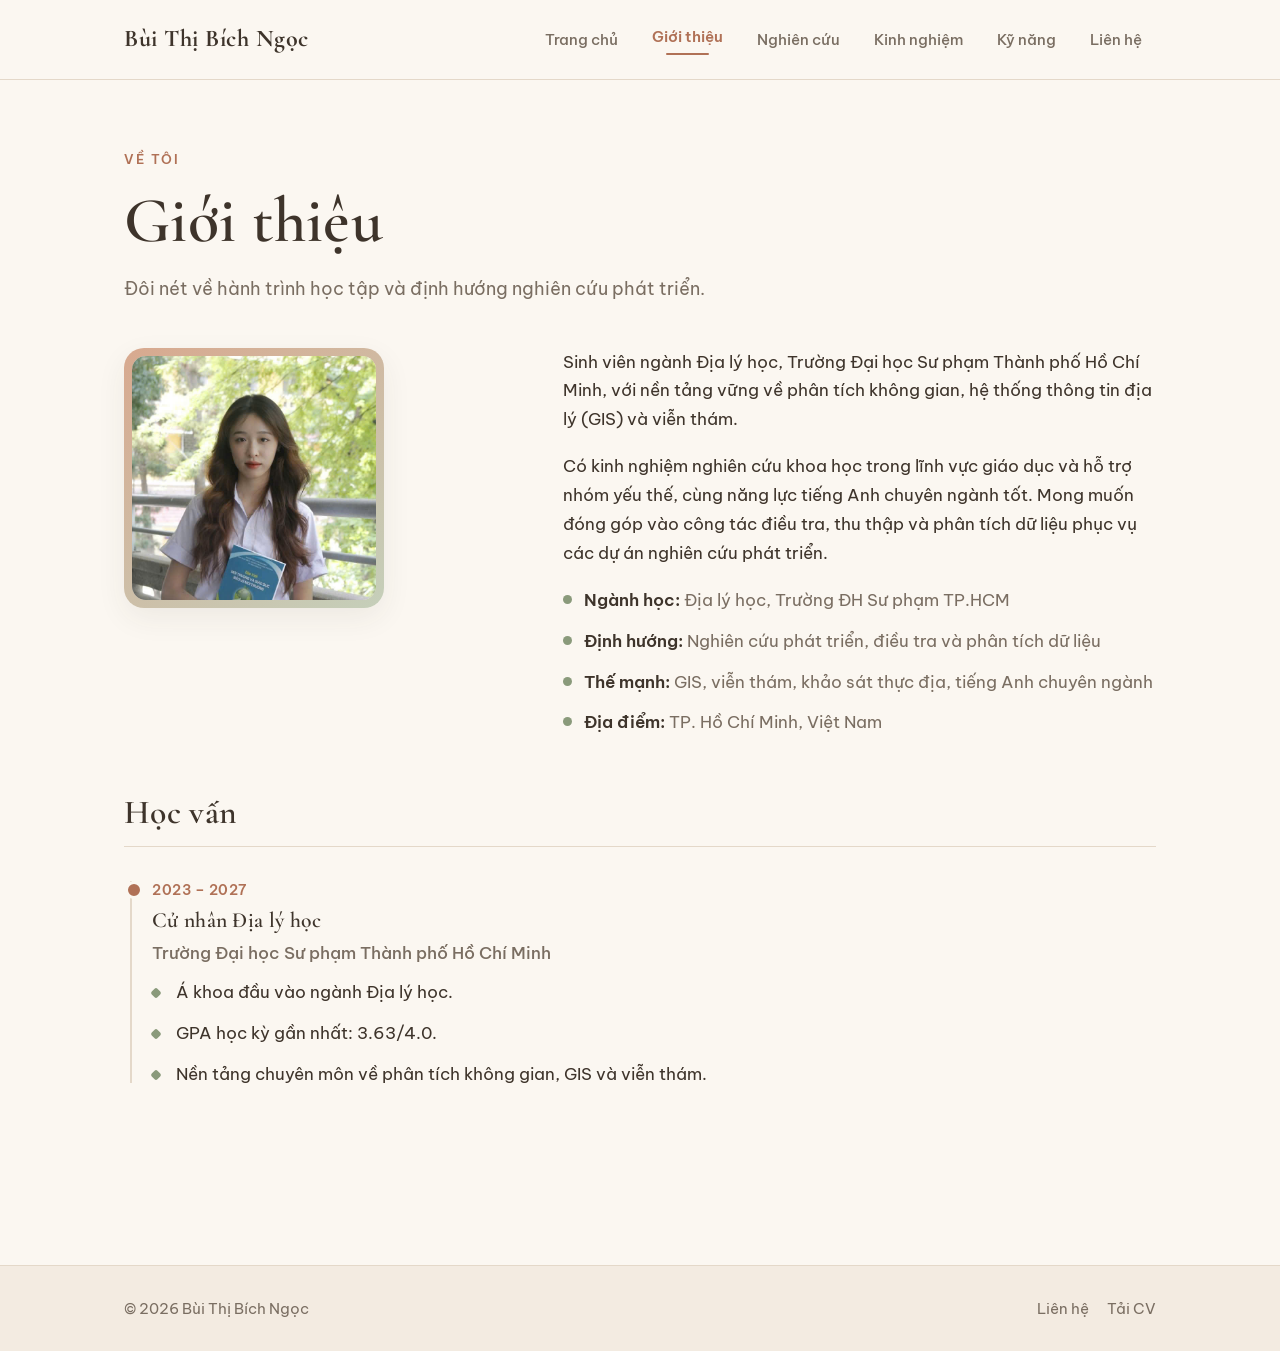
==== gioi-thieu.html @ 608b1407 "first commit" ====
<!DOCTYPE html>
<html lang="vi">
<head>
  <meta charset="UTF-8" />
  <meta name="viewport" content="width=device-width, initial-scale=1.0" />
  <title>Giới thiệu · Bùi Thị Bích Ngọc</title>
  <meta name="description" content="Giới thiệu và học vấn của Bùi Thị Bích Ngọc, sinh viên ngành Địa lý học, Trường Đại học Sư phạm TP.HCM." />
  <link rel="preconnect" href="https://fonts.googleapis.com" />
  <link rel="preconnect" href="https://fonts.gstatic.com" crossorigin />
  <link href="https://fonts.googleapis.com/css2?family=Be+Vietnam+Pro:wght@400;500;600;700&family=Cormorant+Garamond:ital,wght@0,500;0,600;0,700;1,500;1,600&display=swap&subset=vietnamese" rel="stylesheet" />
  <link rel="stylesheet" href="style.css" />
</head>
<body>

  <!-- ============ NAVBAR ============ -->
  <header class="nav">
    <div class="nav-inner">
      <a href="index.html" class="nav-brand">Bùi Thị Bích Ngọc</a>
      <button class="nav-toggle" aria-label="Mở menu" aria-expanded="false">
        <span></span><span></span><span></span>
      </button>
      <nav>
        <ul class="nav-links">
          <li><a href="index.html">Trang chủ</a></li>
          <li><a href="gioi-thieu.html" class="active">Giới thiệu</a></li>
          <li><a href="nghien-cuu.html">Nghiên cứu</a></li>
          <li><a href="kinh-nghiem.html">Kinh nghiệm</a></li>
          <li><a href="ky-nang.html">Kỹ năng</a></li>
          <li><a href="lien-he.html">Liên hệ</a></li>
        </ul>
      </nav>
    </div>
  </header>

  <main class="page">
    <div class="container">

      <div class="page-head reveal">
        <span class="eyebrow">Về tôi</span>
        <h1>Giới thiệu</h1>
        <p class="lead">Đôi nét về hành trình học tập và định hướng nghiên cứu phát triển.</p>
      </div>

      <!-- ============ ABOUT ============ -->
      <section class="section">
        <div class="about-grid">
          <div class="about-portrait reveal">
            <div class="portrait-frame">
              <img class="portrait-img" src="portrait.png" alt="Ảnh chân dung Bùi Thị Bích Ngọc" />
            </div>
          </div>
          <div class="about-text reveal">
            <p>
              Sinh viên ngành Địa lý học, Trường Đại học Sư phạm Thành phố Hồ Chí Minh, với nền tảng vững
              về phân tích không gian, hệ thống thông tin địa lý (GIS) và viễn thám.
            </p>
            <p>
              Có kinh nghiệm nghiên cứu khoa học trong lĩnh vực giáo dục và hỗ trợ nhóm yếu thế, cùng năng
              lực tiếng Anh chuyên ngành tốt. Mong muốn đóng góp vào công tác điều tra, thu thập và phân
              tích dữ liệu phục vụ các dự án nghiên cứu phát triển.
            </p>
            <ul class="quick-facts">
              <li><span class="dot"></span><span><strong>Ngành học:</strong> Địa lý học, Trường ĐH Sư phạm TP.HCM</span></li>
              <li><span class="dot"></span><span><strong>Định hướng:</strong> Nghiên cứu phát triển, điều tra và phân tích dữ liệu</span></li>
              <li><span class="dot"></span><span><strong>Thế mạnh:</strong> GIS, viễn thám, khảo sát thực địa, tiếng Anh chuyên ngành</span></li>
              <li><span class="dot"></span><span><strong>Địa điểm:</strong> TP. Hồ Chí Minh, Việt Nam</span></li>
            </ul>
          </div>
        </div>
      </section>

      <!-- ============ HỌC VẤN ============ -->
      <section class="section reveal">
        <div class="section-title"><h2>Học vấn</h2></div>
        <div class="timeline">
          <div class="timeline-item">
            <span class="when">2023 – 2027</span>
            <h3>Cử nhân Địa lý học</h3>
            <p class="org">Trường Đại học Sư phạm Thành phố Hồ Chí Minh</p>
            <ul class="bullet-list">
              <li>Á khoa đầu vào ngành Địa lý học.</li>
              <li>GPA học kỳ gần nhất: 3.63/4.0.</li>
              <li>Nền tảng chuyên môn về phân tích không gian, GIS và viễn thám.</li>
            </ul>
          </div>
        </div>
      </section>

    </div>
  </main>

  <!-- ============ FOOTER ============ -->
  <footer class="footer">
    <div class="container">
      <p>© 2026 Bùi Thị Bích Ngọc</p>
      <ul class="foot-links">
        <li><a href="lien-he.html">Liên hệ</a></li>
        <li><a href="cv.pdf" target="_blank" rel="noopener">Tải CV</a></li>
      </ul>
    </div>
  </footer>

  <script src="script.js"></script>
</body>
</html>
---- style.css ----
/* =========================================================
   Website portfolio: Bùi Thị Bích Ngọc
   Phong cách: thanh lịch tối giản, ấm áp tự nhiên
   ========================================================= */

:root {
  --bg:           #FBF7F1;  /* nền chính: kem ấm */
  --bg-alt:       #F3EBE1;  /* nền section xen kẽ: be nhạt */
  --surface:      #FFFFFF;  /* card/khối nổi */
  --text:         #3E342B;  /* chữ chính: nâu đậm ấm */
  --text-soft:    #7A6E62;  /* chữ phụ: nâu xám */
  --accent:       #B07156;  /* điểm nhấn chính: nâu hồng đất */
  --accent-soft:  #D8A98F;  /* nhấn nhạt */
  --sage:         #8A9A7B;  /* xanh sage: nhấn phụ */
  --sage-soft:    #C5CFBA;  /* sage nhạt */
  --line:         #E4D8C9;  /* đường kẻ, viền nhạt */

  --maxw: 1080px;
  --radius: 16px;
  --radius-lg: 20px;
  --shadow: 0 10px 30px rgba(62, 52, 43, 0.07);
  --shadow-soft: 0 4px 14px rgba(62, 52, 43, 0.05);
  --serif: "Cormorant Garamond", "Playfair Display", Georgia, serif;
  --sans: "Be Vietnam Pro", "Inter", system-ui, -apple-system, sans-serif;
}

* { box-sizing: border-box; margin: 0; padding: 0; }

html { scroll-behavior: smooth; }

body {
  font-family: var(--sans);
  background: var(--bg);
  color: var(--text);
  font-size: 17px;
  line-height: 1.7;
  -webkit-font-smoothing: antialiased;
  text-rendering: optimizeLegibility;
}

img { max-width: 100%; display: block; }

a { color: var(--accent); text-decoration: none; transition: color 0.25s ease; }
a:hover { color: var(--text); }

h1, h2, h3, h4 {
  font-family: var(--serif);
  font-weight: 600;
  line-height: 1.2;
  color: var(--text);
  letter-spacing: 0.3px;
}

h1 { font-size: clamp(2.6rem, 6vw, 4rem); }
h2 { font-size: clamp(1.9rem, 4vw, 2.6rem); }
h3 { font-size: 1.35rem; font-weight: 600; }

p { color: var(--text); }

.container {
  width: 100%;
  max-width: var(--maxw);
  margin: 0 auto;
  padding: 0 24px;
}

/* ---------- Navbar ---------- */
.nav {
  position: sticky;
  top: 0;
  z-index: 100;
  background: rgba(251, 247, 241, 0.85);
  backdrop-filter: blur(10px);
  -webkit-backdrop-filter: blur(10px);
  border-bottom: 1px solid var(--line);
}

.nav-inner {
  max-width: var(--maxw);
  margin: 0 auto;
  padding: 16px 24px;
  display: flex;
  align-items: center;
  justify-content: space-between;
}

.nav-brand {
  font-family: var(--serif);
  font-size: 1.5rem;
  font-weight: 700;
  color: var(--text);
  letter-spacing: 0.5px;
  white-space: nowrap;
}
.nav-brand:hover { color: var(--accent); }

.nav-links {
  display: flex;
  align-items: center;
  gap: 6px;
  list-style: none;
}

.nav-links a {
  display: inline-block;
  padding: 8px 14px;
  border-radius: 10px;
  color: var(--text-soft);
  font-size: 0.96rem;
  font-weight: 500;
  transition: color 0.25s ease, background 0.25s ease;
}
.nav-links a:hover { color: var(--accent); background: var(--bg-alt); }

.nav-links a.active {
  color: var(--accent);
  font-weight: 600;
}
.nav-links a.active::after {
  content: "";
  display: block;
  height: 2px;
  width: 60%;
  margin: 3px auto 0;
  background: var(--accent);
  border-radius: 2px;
}

.nav-toggle {
  display: none;
  background: none;
  border: none;
  cursor: pointer;
  padding: 8px;
  flex-direction: column;
  gap: 5px;
}
.nav-toggle span {
  display: block;
  width: 24px;
  height: 2px;
  background: var(--text);
  border-radius: 2px;
  transition: transform 0.3s ease, opacity 0.3s ease;
}
.nav-toggle.open span:nth-child(1) { transform: translateY(7px) rotate(45deg); }
.nav-toggle.open span:nth-child(2) { opacity: 0; }
.nav-toggle.open span:nth-child(3) { transform: translateY(-7px) rotate(-45deg); }

/* ---------- Buttons ---------- */
.btn {
  display: inline-flex;
  align-items: center;
  gap: 8px;
  padding: 13px 26px;
  border-radius: 999px;
  font-family: var(--sans);
  font-size: 0.98rem;
  font-weight: 600;
  cursor: pointer;
  transition: transform 0.2s ease, background 0.25s ease, color 0.25s ease, box-shadow 0.25s ease;
  border: 1.5px solid transparent;
}
.btn-primary {
  background: var(--accent);
  color: #fff;
  box-shadow: var(--shadow-soft);
}
.btn-primary:hover {
  background: #9a604a;
  color: #fff;
  transform: translateY(-2px);
}
.btn-ghost {
  background: transparent;
  color: var(--accent);
  border-color: var(--accent-soft);
}
.btn-ghost:hover {
  background: var(--bg-alt);
  color: var(--accent);
  transform: translateY(-2px);
}

/* ---------- Page header / sections ---------- */
.page {
  padding: 64px 0 80px;
}

.page-head {
  margin-bottom: 44px;
}
.page-head .eyebrow {
  display: inline-block;
  font-family: var(--sans);
  font-size: 0.8rem;
  font-weight: 600;
  letter-spacing: 2px;
  text-transform: uppercase;
  color: var(--accent);
  margin-bottom: 12px;
}
.page-head h1 { margin-bottom: 14px; }
.page-head p.lead {
  color: var(--text-soft);
  font-size: 1.1rem;
  max-width: 640px;
}

.section { margin-bottom: 56px; }
.section-title {
  position: relative;
  margin-bottom: 28px;
  padding-bottom: 12px;
  border-bottom: 1px solid var(--line);
  display: flex;
  align-items: baseline;
  gap: 14px;
}
.section-title h2 { font-size: clamp(1.6rem, 3vw, 2.1rem); }

/* ---------- Cards ---------- */
.card {
  background: var(--surface);
  border: 1px solid var(--line);
  border-radius: var(--radius-lg);
  padding: 28px 30px;
  box-shadow: var(--shadow-soft);
}

.card + .card { margin-top: 22px; }

.card-grid {
  display: grid;
  grid-template-columns: repeat(auto-fit, minmax(260px, 1fr));
  gap: 22px;
}

/* ---------- Hero (trang chủ) ---------- */
.hero {
  position: relative;
  overflow: hidden;
  padding: 72px 0 88px;
}
.hero::before,
.hero::after {
  content: "";
  position: absolute;
  border-radius: 50%;
  z-index: 0;
  filter: blur(2px);
}
.hero::before {
  width: 420px; height: 420px;
  background: radial-gradient(circle, rgba(197,207,186,0.45), rgba(197,207,186,0) 70%);
  top: -120px; right: -80px;
}
.hero::after {
  width: 320px; height: 320px;
  background: radial-gradient(circle, rgba(216,169,143,0.35), rgba(216,169,143,0) 70%);
  bottom: -110px; left: -70px;
}

.hero-inner {
  position: relative;
  z-index: 1;
  display: grid;
  grid-template-columns: 1.1fr 0.9fr;
  align-items: center;
  gap: 56px;
}

.hero-text .eyebrow {
  display: inline-block;
  font-size: 0.82rem;
  font-weight: 600;
  letter-spacing: 2px;
  text-transform: uppercase;
  color: var(--accent);
  margin-bottom: 16px;
}
.hero-text h1 { margin-bottom: 12px; }
.hero-text .subtitle {
  font-size: 1.15rem;
  color: var(--text-soft);
  font-weight: 500;
  margin-bottom: 18px;
}
.hero-text .tagline {
  font-family: var(--serif);
  font-size: 1.5rem;
  font-style: italic;
  color: var(--accent);
  line-height: 1.4;
  margin-bottom: 32px;
  max-width: 460px;
}
.hero-cta { display: flex; gap: 14px; flex-wrap: wrap; }

.hero-portrait {
  display: flex;
  justify-content: center;
}
.portrait-frame {
  position: relative;
  width: 320px;
  height: 320px;
  border-radius: 50%;
  padding: 8px;
  background: linear-gradient(145deg, var(--accent-soft), var(--sage-soft));
  box-shadow: var(--shadow);
}
.portrait-frame img,
.portrait-frame .portrait-fallback {
  width: 100%;
  height: 100%;
  border-radius: 50%;
  object-fit: cover;
  object-position: 50% 18%;
  background: var(--bg-alt);
}
.portrait-fallback {
  display: flex;
  align-items: center;
  justify-content: center;
  font-family: var(--serif);
  font-size: 4rem;
  font-weight: 700;
  color: var(--accent);
  letter-spacing: 2px;
  border: 1px solid var(--line);
}

/* ---------- About ---------- */
.about-grid {
  display: grid;
  grid-template-columns: 0.8fr 1.2fr;
  gap: 44px;
  align-items: start;
}
.about-portrait .portrait-frame {
  width: 260px; height: 260px;
  border-radius: var(--radius-lg);
}
.about-portrait .portrait-frame img,
.about-portrait .portrait-frame .portrait-fallback {
  border-radius: 14px;
}
.about-text p { margin-bottom: 18px; color: var(--text); }

.quick-facts {
  list-style: none;
  margin-top: 8px;
  display: grid;
  gap: 12px;
}
.quick-facts li {
  display: flex;
  align-items: flex-start;
  gap: 12px;
  color: var(--text-soft);
}
.quick-facts li strong { color: var(--text); font-weight: 600; }
.dot {
  flex: none;
  width: 9px; height: 9px;
  margin-top: 9px;
  border-radius: 50%;
  background: var(--sage);
}

/* ---------- Timeline ---------- */
.timeline {
  position: relative;
  padding-left: 28px;
}
.timeline::before {
  content: "";
  position: absolute;
  left: 6px; top: 6px; bottom: 6px;
  width: 2px;
  background: var(--line);
}
.timeline-item {
  position: relative;
  padding-bottom: 30px;
}
.timeline-item:last-child { padding-bottom: 0; }
.timeline-item::before {
  content: "";
  position: absolute;
  left: -27px; top: 6px;
  width: 12px; height: 12px;
  border-radius: 50%;
  background: var(--accent);
  border: 3px solid var(--bg);
}
.timeline-item .when {
  font-size: 0.85rem;
  font-weight: 600;
  letter-spacing: 0.5px;
  color: var(--accent);
  text-transform: uppercase;
}
.timeline-item h3 { margin: 4px 0 6px; }
.timeline-item .org { color: var(--text-soft); font-weight: 500; margin-bottom: 10px; }

/* ---------- Feature / highlight card ---------- */
.feature {
  background: var(--bg-alt);
  border: 1px solid var(--line);
  border-left: 4px solid var(--accent);
  border-radius: var(--radius);
  padding: 30px 32px;
}
.feature h3 { color: var(--accent); margin-bottom: 8px; }
.feature .meta { color: var(--text-soft); font-weight: 500; margin-bottom: 16px; }

.bullet-list { list-style: none; display: grid; gap: 12px; }
.bullet-list li {
  position: relative;
  padding-left: 24px;
  color: var(--text);
}
.bullet-list li::before {
  content: "";
  position: absolute;
  left: 0; top: 11px;
  width: 8px; height: 8px;
  border-radius: 2px;
  background: var(--sage);
  transform: rotate(45deg);
}

/* ---------- Skills (chips) ---------- */
.skill-group { margin-bottom: 30px; }
.skill-group h3 {
  font-family: var(--sans);
  font-size: 0.85rem;
  font-weight: 700;
  letter-spacing: 1.5px;
  text-transform: uppercase;
  color: var(--text-soft);
  margin-bottom: 14px;
}
.chips { display: flex; flex-wrap: wrap; gap: 10px; }
.chip {
  display: inline-flex;
  align-items: center;
  padding: 9px 18px;
  border-radius: 999px;
  background: var(--surface);
  border: 1px solid var(--line);
  color: var(--text);
  font-size: 0.95rem;
  font-weight: 500;
  transition: transform 0.2s ease, border-color 0.25s ease, color 0.25s ease;
}
.chip:hover {
  transform: translateY(-2px);
  border-color: var(--accent-soft);
  color: var(--accent);
}
.chip.sage { background: var(--sage-soft); border-color: var(--sage-soft); color: #4d5a40; }
.chip.accent { background: var(--accent-soft); border-color: var(--accent-soft); color: #5e3625; }

/* ---------- Achievements ---------- */
.achievements { display: grid; gap: 18px; grid-template-columns: repeat(auto-fit, minmax(240px, 1fr)); }
.achievement {
  background: var(--surface);
  border: 1px solid var(--line);
  border-radius: var(--radius);
  padding: 26px 24px;
  text-align: center;
  box-shadow: var(--shadow-soft);
}
.achievement .icon {
  width: 52px; height: 52px;
  margin: 0 auto 14px;
  border-radius: 50%;
  background: var(--bg-alt);
  display: flex; align-items: center; justify-content: center;
  color: var(--accent);
}
.achievement h3 { font-size: 1.1rem; margin-bottom: 6px; }
.achievement p { color: var(--text-soft); font-size: 0.95rem; }

/* ---------- Contact ---------- */
.contact-grid {
  display: grid;
  grid-template-columns: 1.1fr 0.9fr;
  gap: 40px;
  align-items: start;
}
.contact-list { list-style: none; display: grid; gap: 22px; }
.contact-list li { display: flex; align-items: flex-start; gap: 16px; }
.contact-list .icon {
  flex: none;
  width: 46px; height: 46px;
  border-radius: 50%;
  background: var(--bg-alt);
  display: flex; align-items: center; justify-content: center;
  color: var(--accent);
}
.contact-list .label {
  font-size: 0.8rem;
  letter-spacing: 1px;
  text-transform: uppercase;
  color: var(--text-soft);
  font-weight: 600;
}
.contact-list .value { font-size: 1.08rem; color: var(--text); font-weight: 500; }
.contact-list .value a { color: var(--text); }
.contact-list .value a:hover { color: var(--accent); }

.contact-cta {
  background: var(--bg-alt);
  border: 1px solid var(--line);
  border-radius: var(--radius-lg);
  padding: 34px 32px;
  text-align: center;
}
.contact-cta h3 { margin-bottom: 10px; }
.contact-cta p { color: var(--text-soft); margin-bottom: 22px; }

.icon svg { width: 22px; height: 22px; }

/* ---------- Footer ---------- */
.footer {
  border-top: 1px solid var(--line);
  background: var(--bg-alt);
  padding: 28px 0;
  margin-top: 40px;
}
.footer .container {
  display: flex;
  align-items: center;
  justify-content: space-between;
  flex-wrap: wrap;
  gap: 12px;
}
.footer p { color: var(--text-soft); font-size: 0.92rem; }
.footer .foot-links { display: flex; gap: 18px; list-style: none; }
.footer .foot-links a { color: var(--text-soft); font-size: 0.92rem; }
.footer .foot-links a:hover { color: var(--accent); }

/* ---------- Scroll reveal ---------- */
.reveal {
  opacity: 0;
  transform: translateY(24px);
  transition: opacity 0.7s ease, transform 0.7s ease;
}
.reveal.visible { opacity: 1; transform: translateY(0); }

/* ---------- Responsive ---------- */
@media (max-width: 880px) {
  .hero-inner { grid-template-columns: 1fr; gap: 40px; text-align: center; }
  .hero-text .tagline { margin-left: auto; margin-right: auto; }
  .hero-cta { justify-content: center; }
  .hero-portrait { order: -1; }
  .about-grid { grid-template-columns: 1fr; gap: 30px; }
  .about-portrait { display: flex; justify-content: center; }
  .contact-grid { grid-template-columns: 1fr; }
}

@media (max-width: 720px) {
  body { font-size: 16px; }

  .nav-toggle { display: flex; }
  .nav-links {
    position: absolute;
    top: 100%;
    left: 0;
    right: 0;
    flex-direction: column;
    align-items: stretch;
    gap: 2px;
    background: var(--bg);
    border-bottom: 1px solid var(--line);
    padding: 12px 16px 18px;
    box-shadow: var(--shadow-soft);
    transform: translateY(-8px);
    opacity: 0;
    pointer-events: none;
    transition: transform 0.25s ease, opacity 0.25s ease;
  }
  .nav-links.open { transform: translateY(0); opacity: 1; pointer-events: auto; }
  .nav-links a { padding: 12px 14px; border-radius: 10px; }
  .nav-links a.active::after { display: none; }
  .nav-links a.active { background: var(--bg-alt); }

  .page { padding: 44px 0 60px; }
  .portrait-frame { width: 250px; height: 250px; }
}

@media (max-width: 480px) {
  .container, .nav-inner { padding-left: 18px; padding-right: 18px; }
  .card { padding: 22px 20px; }
  .hero-text .tagline { font-size: 1.3rem; }
}
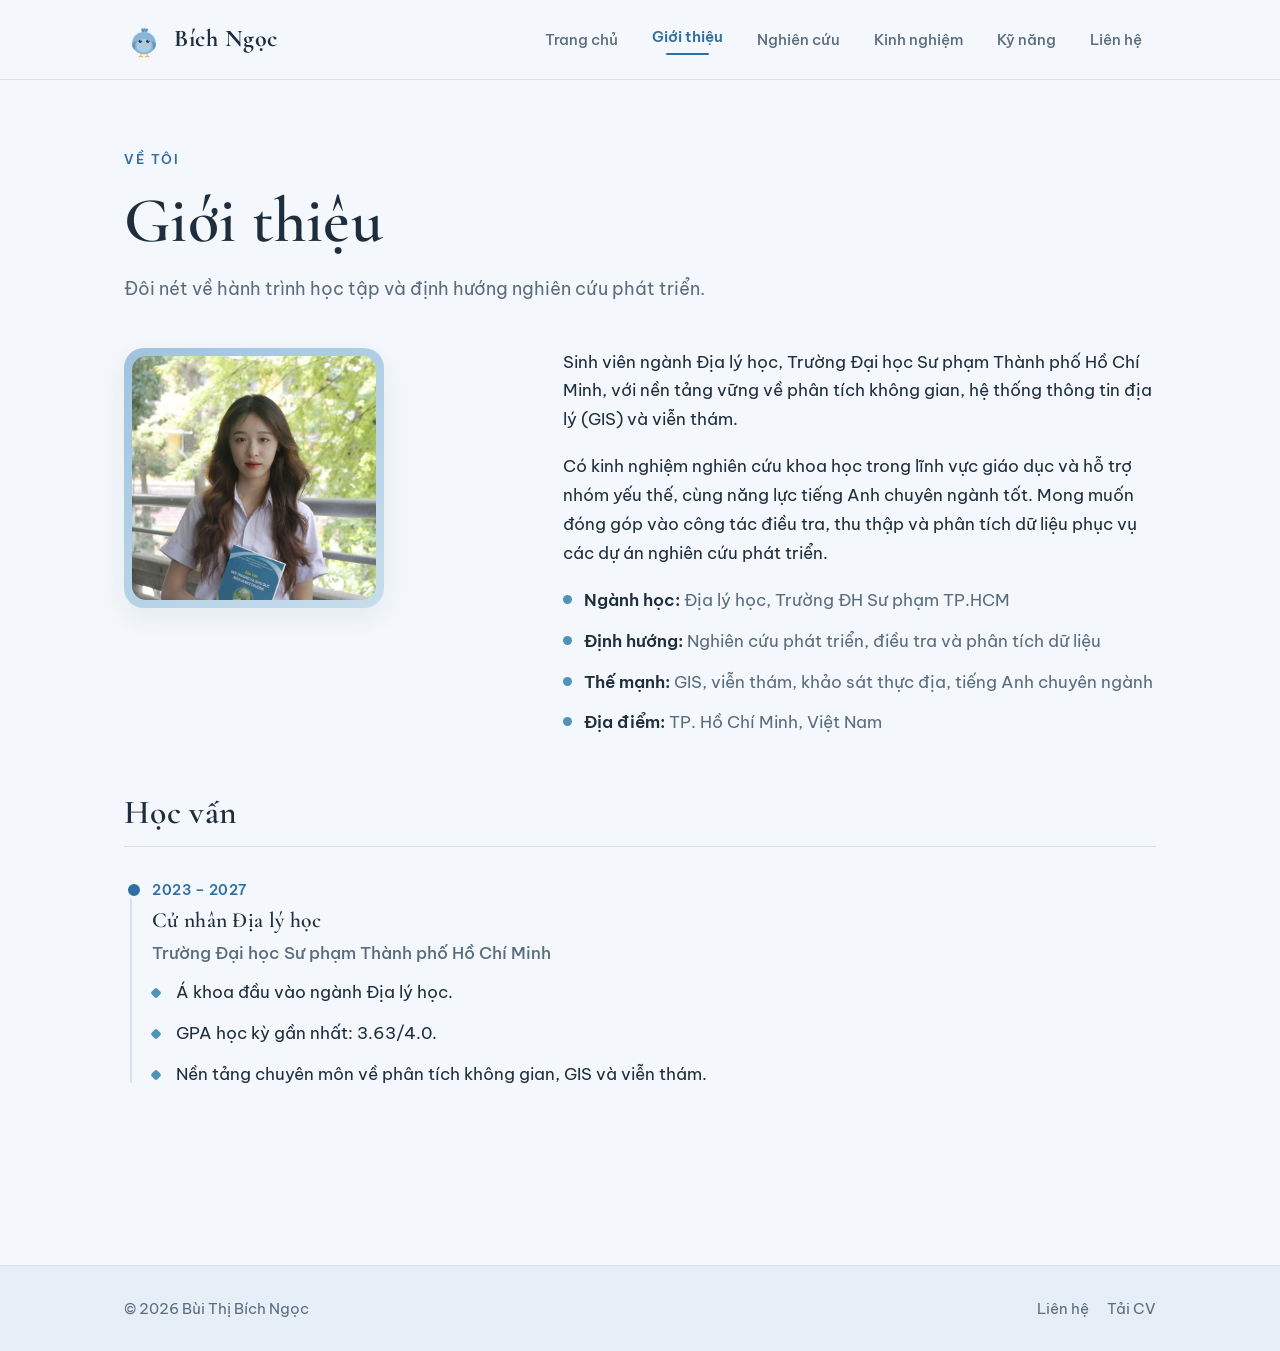
==== commit a78434c3: "change color and logo" ====
--- a/gioi-thieu.html
+++ b/gioi-thieu.html
@@ -8,6 +8,7 @@
   <link rel="preconnect" href="https://fonts.googleapis.com" />
   <link rel="preconnect" href="https://fonts.gstatic.com" crossorigin />
   <link href="https://fonts.googleapis.com/css2?family=Be+Vietnam+Pro:wght@400;500;600;700&family=Cormorant+Garamond:ital,wght@0,500;0,600;0,700;1,500;1,600&display=swap&subset=vietnamese" rel="stylesheet" />
+  <link rel="icon" type="image/svg+xml" href="logo-mark.svg" />
   <link rel="stylesheet" href="style.css" />
 </head>
 <body>
@@ -15,7 +16,7 @@
   <!-- ============ NAVBAR ============ -->
   <header class="nav">
     <div class="nav-inner">
-      <a href="index.html" class="nav-brand">Bùi Thị Bích Ngọc</a>
+      <a href="index.html" class="nav-brand"><img class="brand-logo" src="logo-mark.svg" alt="Logo gà Bích Ngọc" /><span class="brand-name">Bích Ngọc</span></a>
       <button class="nav-toggle" aria-label="Mở menu" aria-expanded="false">
         <span></span><span></span><span></span>
       </button>
@@ -95,7 +96,7 @@
       <p>© 2026 Bùi Thị Bích Ngọc</p>
       <ul class="foot-links">
         <li><a href="lien-he.html">Liên hệ</a></li>
-        <li><a href="cv.pdf" target="_blank" rel="noopener">Tải CV</a></li>
+        <li><a href="CV_BuiThiBichNgoc_MDRI.pdf" target="_blank" rel="noopener">Tải CV</a></li>
       </ul>
     </div>
   </footer>
--- a/style.css
+++ b/style.css
@@ -1,25 +1,25 @@
 /* =========================================================
    Website portfolio: Bùi Thị Bích Ngọc
-   Phong cách: thanh lịch tối giản, ấm áp tự nhiên
+   Phong cách: thanh lịch tối giản, tông xanh dương
    ========================================================= */
 
 :root {
-  --bg:           #FBF7F1;  /* nền chính: kem ấm */
-  --bg-alt:       #F3EBE1;  /* nền section xen kẽ: be nhạt */
+  --bg:           #F4F8FC;  /* nền chính: xanh trắng dịu */
+  --bg-alt:       #E6EFF7;  /* nền section xen kẽ: xanh nhạt */
   --surface:      #FFFFFF;  /* card/khối nổi */
-  --text:         #3E342B;  /* chữ chính: nâu đậm ấm */
-  --text-soft:    #7A6E62;  /* chữ phụ: nâu xám */
-  --accent:       #B07156;  /* điểm nhấn chính: nâu hồng đất */
-  --accent-soft:  #D8A98F;  /* nhấn nhạt */
-  --sage:         #8A9A7B;  /* xanh sage: nhấn phụ */
-  --sage-soft:    #C5CFBA;  /* sage nhạt */
-  --line:         #E4D8C9;  /* đường kẻ, viền nhạt */
+  --text:         #1F2E3D;  /* chữ chính: xanh navy đậm */
+  --text-soft:    #5A6C7E;  /* chữ phụ: xanh xám */
+  --accent:       #2F6FA6;  /* điểm nhấn chính: xanh dương */
+  --accent-soft:  #9FC3E0;  /* nhấn nhạt */
+  --sage:         #4F93B8;  /* xanh biển nhạt: nhấn phụ */
+  --sage-soft:    #C7DDEC;  /* xanh nhạt cho nền/đường kẻ */
+  --line:         #D6E3EF;  /* đường kẻ, viền nhạt */
 
   --maxw: 1080px;
   --radius: 16px;
   --radius-lg: 20px;
-  --shadow: 0 10px 30px rgba(62, 52, 43, 0.07);
-  --shadow-soft: 0 4px 14px rgba(62, 52, 43, 0.05);
+  --shadow: 0 10px 30px rgba(31, 46, 61, 0.07);
+  --shadow-soft: 0 4px 14px rgba(31, 46, 61, 0.05);
   --serif: "Cormorant Garamond", "Playfair Display", Georgia, serif;
   --sans: "Be Vietnam Pro", "Inter", system-ui, -apple-system, sans-serif;
 }
@@ -69,7 +69,7 @@
   position: sticky;
   top: 0;
   z-index: 100;
-  background: rgba(251, 247, 241, 0.85);
+  background: rgba(244, 248, 252, 0.85);
   backdrop-filter: blur(10px);
   -webkit-backdrop-filter: blur(10px);
   border-bottom: 1px solid var(--line);
@@ -85,14 +85,27 @@
 }
 
 .nav-brand {
+  display: inline-flex;
+  align-items: center;
+  gap: 10px;
+  white-space: nowrap;
+}
+.brand-logo {
+  width: 40px;
+  height: 40px;
+  flex: none;
+  transition: transform 0.3s ease;
+}
+.nav-brand:hover .brand-logo { transform: rotate(-6deg) scale(1.06); }
+.brand-name {
   font-family: var(--serif);
   font-size: 1.5rem;
   font-weight: 700;
   color: var(--text);
   letter-spacing: 0.5px;
-  white-space: nowrap;
-}
-.nav-brand:hover { color: var(--accent); }
+  transition: color 0.25s ease;
+}
+.nav-brand:hover .brand-name { color: var(--accent); }
 
 .nav-links {
   display: flex;
@@ -167,7 +180,7 @@
   box-shadow: var(--shadow-soft);
 }
 .btn-primary:hover {
-  background: #9a604a;
+  background: #245a89;
   color: #fff;
   transform: translateY(-2px);
 }
@@ -252,12 +265,12 @@
 }
 .hero::before {
   width: 420px; height: 420px;
-  background: radial-gradient(circle, rgba(197,207,186,0.45), rgba(197,207,186,0) 70%);
+  background: radial-gradient(circle, rgba(159,195,224,0.50), rgba(159,195,224,0) 70%);
   top: -120px; right: -80px;
 }
 .hero::after {
   width: 320px; height: 320px;
-  background: radial-gradient(circle, rgba(216,169,143,0.35), rgba(216,169,143,0) 70%);
+  background: radial-gradient(circle, rgba(79,147,184,0.30), rgba(79,147,184,0) 70%);
   bottom: -110px; left: -70px;
 }
 
@@ -461,8 +474,8 @@
   border-color: var(--accent-soft);
   color: var(--accent);
 }
-.chip.sage { background: var(--sage-soft); border-color: var(--sage-soft); color: #4d5a40; }
-.chip.accent { background: var(--accent-soft); border-color: var(--accent-soft); color: #5e3625; }
+.chip.sage { background: var(--sage-soft); border-color: var(--sage-soft); color: #1f5273; }
+.chip.accent { background: var(--accent-soft); border-color: var(--accent-soft); color: #1d435f; }
 
 /* ---------- Achievements ---------- */
 .achievements { display: grid; gap: 18px; grid-template-columns: repeat(auto-fit, minmax(240px, 1fr)); }
